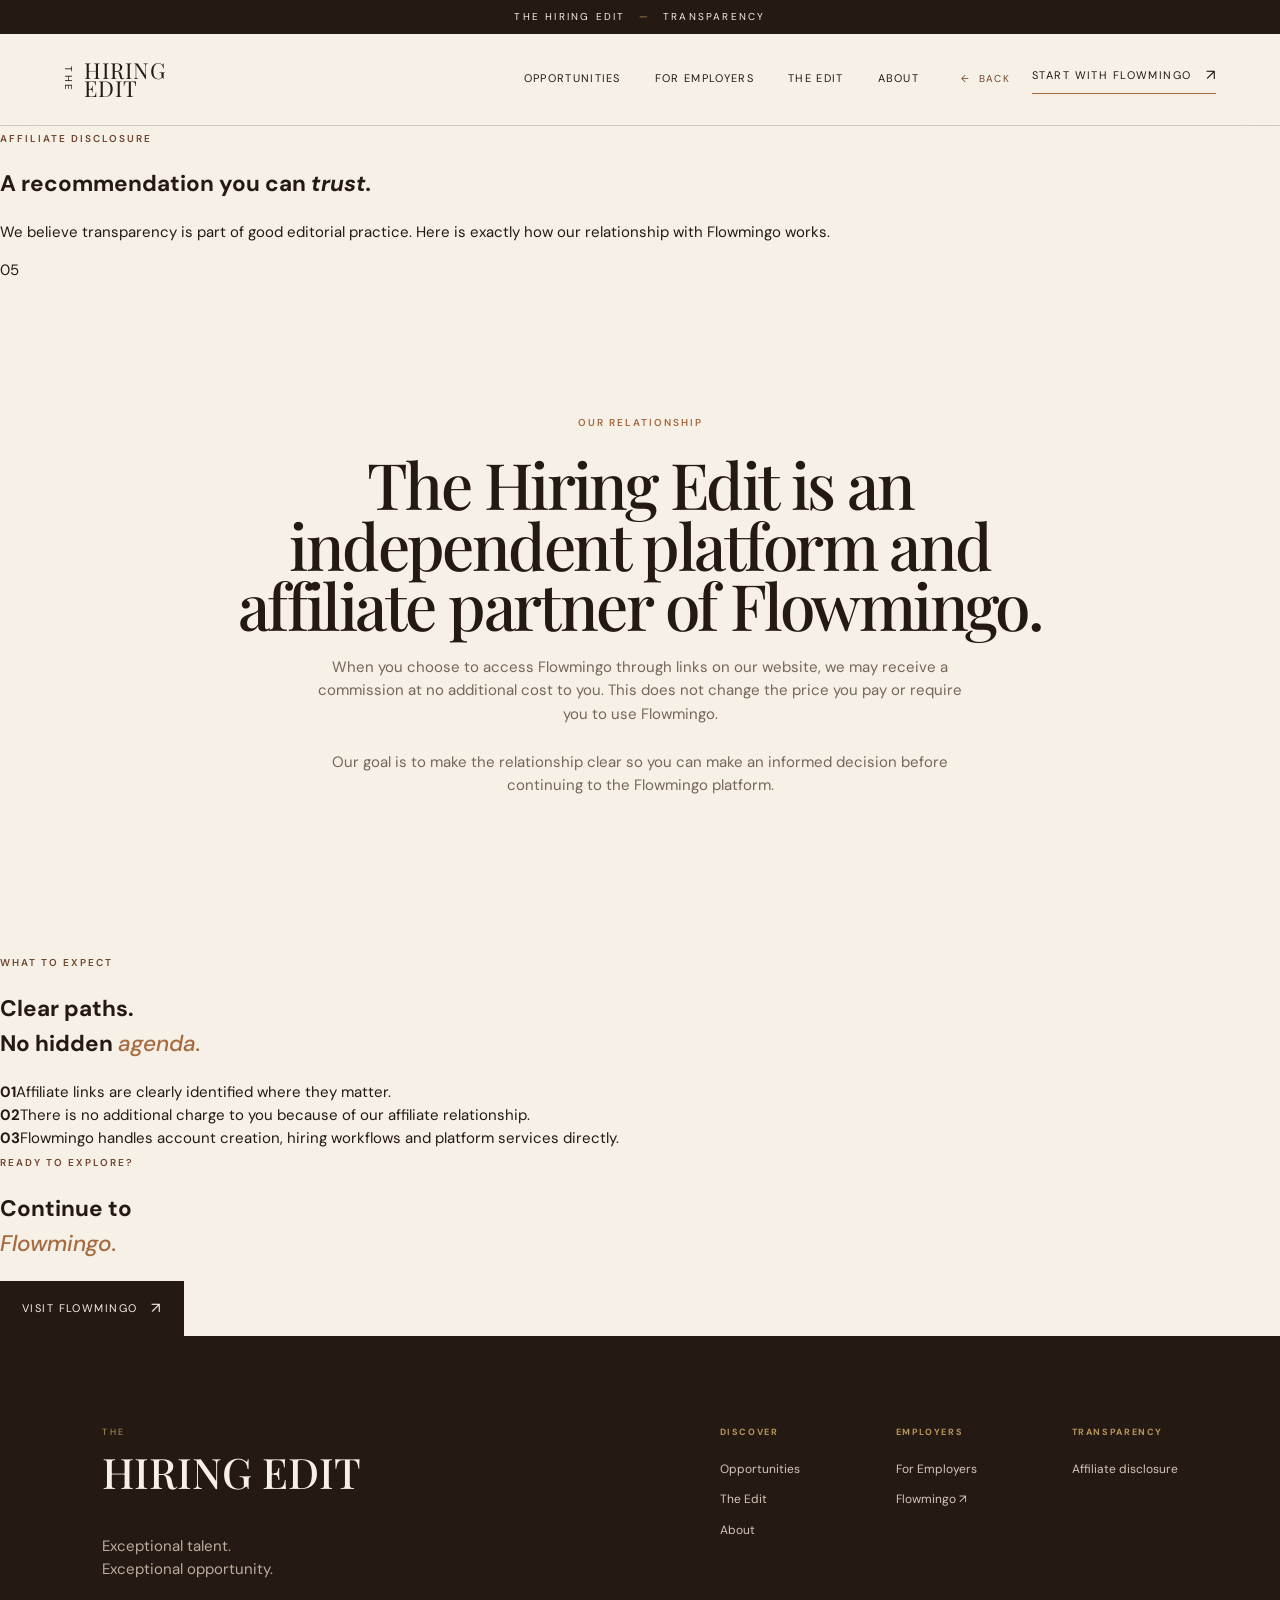
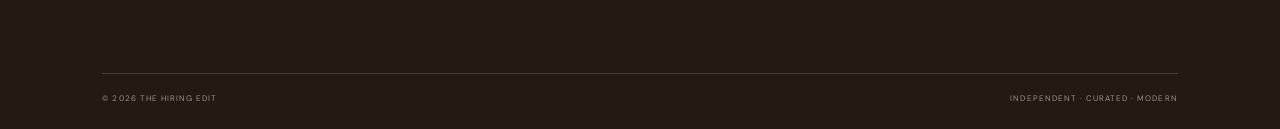
==== affiliate/index.html @ 5877c426 "Build separate Affiliate Disclosure page" ====
<!doctype html><html lang="en"><head><meta charset="UTF-8"><meta name="viewport" content="width=device-width,initial-scale=1.0"><meta name="description" content="The Hiring Edit affiliate disclosure and transparency information."><title>Affiliate Disclosure — The Hiring Edit</title><link rel="preconnect" href="https://fonts.googleapis.com"><link rel="preconnect" href="https://fonts.gstatic.com" crossorigin><link href="https://fonts.googleapis.com/css2?family=DM+Sans:wght@400;500;600&family=Playfair+Display:ital,wght@0,500;0,600;1,500&display=swap" rel="stylesheet"><link rel="stylesheet" href="../styles.css"></head><body><div class="announcement">THE HIRING EDIT <span>—</span> TRANSPARENCY</div><header class="site-header"><a class="brand" href="../"><span class="brand-mark">THE</span><span class="brand-name">HIRING<br>EDIT</span></a><nav class="desktop-nav"><a href="../opportunities/">Opportunities</a><a href="../employers/">For Employers</a><a href="../edit/">The Edit</a><a href="../about/">About</a></nav><div class="header-actions"><button class="back-button" type="button" onclick="goBack()">← <span>Back</span></button><a class="nav-cta" href="https://flowmingo.ai/?utm_source=1186ANIE" target="_blank" rel="noopener">Start with Flowmingo <span>↗</span></a></div><button class="menu-button" aria-label="Open menu">☰</button></header><main><section class="inner-hero"><div><span class="eyebrow">AFFILIATE DISCLOSURE</span><h1>A recommendation you can <em>trust.</em></h1><p>We believe transparency is part of good editorial practice. Here is exactly how our relationship with Flowmingo works.</p></div><div class="inner-number">05</div></section><section class="transparency transparency-page"><span class="eyebrow">OUR RELATIONSHIP</span><h2>The Hiring Edit is an independent platform and affiliate partner of Flowmingo.</h2><p>When you choose to access Flowmingo through links on our website, we may receive a commission at no additional cost to you. This does not change the price you pay or require you to use Flowmingo.</p><p>Our goal is to make the relationship clear so you can make an informed decision before continuing to the Flowmingo platform.</p></section><section class="about-principles"><div><span class="eyebrow">WHAT TO EXPECT</span><h2>Clear paths.<br>No hidden <em>agenda.</em></h2></div><div class="principle-list"><div><b>01</b><span>Affiliate links are clearly identified where they matter.</span></div><div><b>02</b><span>There is no additional charge to you because of our affiliate relationship.</span></div><div><b>03</b><span>Flowmingo handles account creation, hiring workflows and platform services directly.</span></div></div></section><section class="page-cta"><span class="eyebrow">READY TO EXPLORE?</span><h2>Continue to<br><em>Flowmingo.</em></h2><a class="button button-dark" href="https://flowmingo.ai/?utm_source=1186ANIE" target="_blank" rel="noopener">Visit Flowmingo <span>↗</span></a></section></main><footer><div class="footer-top"><div class="footer-brand"><span>THE</span><strong>HIRING EDIT</strong><p>Exceptional talent.<br>Exceptional opportunity.</p></div><div class="footer-links"><div><b>DISCOVER</b><a href="../opportunities/">Opportunities</a><a href="../edit/">The Edit</a><a href="../about/">About</a></div><div><b>EMPLOYERS</b><a href="../employers/">For Employers</a><a href="https://flowmingo.ai/?utm_source=1186ANIE" target="_blank" rel="noopener">Flowmingo ↗</a></div><div><b>TRANSPARENCY</b><a href="../affiliate/">Affiliate disclosure</a></div></div></div><div class="footer-bottom"><span>© 2026 THE HIRING EDIT</span><span>INDEPENDENT · CURATED · MODERN</span></div></footer><script src="../script.js"></script></body></html>
---- styles.css ----
:root{--ivory:#f6f0e6;--cream:#e9ded0;--cognac:#a66a3f;--leather:#70452e;--gold:#b9965a;--espresso:#241913;--white:#fffaf2;--line:rgba(36,25,19,.18);--serif:'Playfair Display',Georgia,serif;--sans:'DM Sans',Arial,sans-serif}*{box-sizing:border-box}html{scroll-behavior:smooth}body{margin:0;background:var(--ivory);color:var(--espresso);font-family:var(--sans);font-size:15px;line-height:1.55}a{color:inherit;text-decoration:none}button{font:inherit}.announcement{background:var(--espresso);color:var(--ivory);font-size:10px;letter-spacing:.22em;text-align:center;padding:9px 18px}.announcement span{color:var(--gold);margin:0 8px}.site-header{height:92px;padding:0 5vw;display:flex;align-items:center;justify-content:space-between;border-bottom:1px solid var(--line);position:sticky;top:0;background:rgba(246,240,230,.94);backdrop-filter:blur(18px);z-index:20}.brand{display:flex;align-items:center;gap:12px;line-height:.82}.brand-mark{font-size:10px;letter-spacing:.25em;writing-mode:vertical-rl}.brand-name{font-family:var(--serif);font-size:22px;letter-spacing:.04em}.desktop-nav{display:flex;gap:34px;margin-left:auto;margin-right:42px}.desktop-nav a{font-size:11px;text-transform:uppercase;letter-spacing:.12em;position:relative}.desktop-nav a:after{content:'';position:absolute;left:0;bottom:-7px;width:0;height:1px;background:var(--cognac);transition:.3s}.desktop-nav a:hover:after{width:100%}.header-actions{display:flex;align-items:center;gap:22px}.back-button{border:0;background:none;color:var(--leather);font-size:10px;text-transform:uppercase;letter-spacing:.13em;cursor:pointer;padding:7px 0;border-bottom:1px solid transparent;transition:.25s}.back-button:hover{color:var(--espresso);border-bottom-color:var(--cognac)}.back-button span{margin-left:4px}.nav-cta,.button{display:inline-flex;align-items:center;gap:14px;font-size:11px;text-transform:uppercase;letter-spacing:.13em}.nav-cta{border-bottom:1px solid var(--cognac);padding-bottom:5px}.nav-cta span,.button span{font-size:15px}.menu-button{display:none;background:none;border:0;font-size:20px}.hero{min-height:calc(100vh - 129px);padding:6vw 8vw 5vw;display:grid;grid-template-columns:1fr 1fr;gap:5vw;position:relative;overflow:hidden}.hero-copy{display:flex;flex-direction:column;justify-content:center;padding-bottom:4vw}.eyebrow{font-size:10px;letter-spacing:.2em;text-transform:uppercase;color:var(--leather);font-weight:600}.hero h1{font-family:var(--serif);font-size:clamp(54px,7.3vw,116px);line-height:.9;font-weight:500;letter-spacing:-.045em;margin:25px 0 32px}.hero h1 em,.display em,h2 em{font-weight:500;color:var(--cognac)}.hero-lede{max-width:430px;font-size:16px;color:#66564b}.hero-actions{display:flex;align-items:center;gap:30px;margin-top:35px}.button{padding:16px 22px}.button-dark{background:var(--espresso);color:var(--ivory);transition:.3s}.button-dark:hover{background:var(--cognac);transform:translateY(-2px)}.text-link{font-size:11px;text-transform:uppercase;letter-spacing:.12em;border-bottom:1px solid var(--cognac);padding-bottom:6px}.text-link span{margin-left:8px}.hero-art{position:relative;min-height:650px;display:flex;align-items:center;justify-content:center}.arch-image{width:min(75%,520px);height:650px;background:linear-gradient(145deg,rgba(36,25,19,.05),rgba(112,69,46,.35)),url('https://images.pexels.com/photos/35644501/pexels-photo-35644501.jpeg?auto=compress&cs=tinysrgb&w=1400') center/cover;position:relative;border-radius:260px 260px 0 0;overflow:hidden;box-shadow:20px 30px 70px rgba(36,25,19,.14)}.image-overlay{position:absolute;inset:0;background:linear-gradient(180deg,rgba(36,25,19,.02),rgba(36,25,19,.42))}.editorial-stamp{position:absolute;left:26px;top:30px;color:var(--white);font-family:var(--serif);font-size:28px;line-height:.84}.editorial-stamp small{display:block;font-family:var(--sans);font-size:8px;letter-spacing:.2em;margin-top:14px}.hero-caption{position:absolute;bottom:26px;right:25px;color:var(--white);font-size:8px;letter-spacing:.2em;writing-mode:vertical-rl}.gold-disc{width:100px;height:100px;border-radius:50%;background:radial-gradient(circle at 35% 30%,#e3c994,var(--gold) 55%,#806238);position:absolute;right:4%;bottom:11%;box-shadow:0 18px 35px rgba(36,25,19,.18)}.hero-index{position:absolute;bottom:34px;left:8vw;font-size:9px;letter-spacing:.2em;color:var(--leather)}.marquee{background:var(--cognac);color:var(--ivory);overflow:hidden;white-space:nowrap;padding:15px 0;font-family:var(--serif);font-size:16px;letter-spacing:.08em}.marquee div{display:inline-block;animation:marquee 24s linear infinite}.marquee span{color:#e4ca9a;margin:0 45px}@keyframes marquee{to{transform:translateX(-50%)}}.section-grid{display:grid;grid-template-columns:1fr 2fr 1fr;gap:5vw;padding:12vw 8vw}.section-label{font-size:9px;letter-spacing:.2em;text-transform:uppercase;color:var(--leather)}.display{font-family:var(--serif);font-size:clamp(40px,5.5vw,76px);line-height:.98;margin:0 0 38px;letter-spacing:-.04em}.body-copy{max-width:650px;font-size:18px;line-height:1.7;color:#5f5147}.manifesto-note{font-size:11px;line-height:1.7;text-transform:uppercase;letter-spacing:.1em;border-top:1px solid var(--line);padding-top:14px}.opportunities{background:#ede3d6;padding:10vw 8vw}.section-heading{display:flex;justify-content:space-between;align-items:end;margin-bottom:55px}.section-heading h2,.edit-header h2{font-family:var(--serif);font-weight:500;font-size:clamp(50px,6vw,90px);line-height:.9;letter-spacing:-.045em;margin:16px 0 0}.opportunity-grid{display:grid;grid-template-columns:1.3fr 1fr 1fr;gap:24px}.job-card{min-width:0}.job-image{height:450px;background-size:cover;background-position:center;position:relative;overflow:hidden}.job-image span{position:absolute;right:15px;top:15px;color:var(--ivory);font-size:10px;letter-spacing:.12em}.image-one{background-image:linear-gradient(145deg,rgba(36,25,19,.08),rgba(166,106,63,.25)),url('https://images.pexels.com/photos/22690356/pexels-photo-22690356.jpeg?auto=compress&cs=tinysrgb&w=1200')}.image-two{background-image:linear-gradient(145deg,rgba(36,25,19,.08),rgba(166,106,63,.2)),url('https://images.pexels.com/photos/33510852/pexels-photo-33510852.jpeg?auto=compress&cs=tinysrgb&w=900')}.image-three{background-image:linear-gradient(145deg,rgba(36,25,19,.15),rgba(112,69,46,.3)),url('https://images.pexels.com/photos/15399447/pexels-photo-15399447.jpeg?auto=compress&cs=tinysrgb&w=900')}.job-meta{display:flex;justify-content:space-between;margin-top:17px;font-size:8px;letter-spacing:.16em;color:var(--leather)}.job-card h3{font-family:var(--serif);font-size:27px;font-weight:500;margin:12px 0 2px}.job-card p{margin:0 0 16px;color:#75665a}.job-card a,.story-grid a,.transparency a{font-size:10px;text-transform:uppercase;letter-spacing:.15em;border-bottom:1px solid var(--cognac);padding-bottom:5px}.employer-panel{display:grid;grid-template-columns:1fr 1fr;min-height:760px;background:var(--espresso);color:var(--ivory)}.panel-image{background:linear-gradient(145deg,rgba(36,25,19,.1),rgba(36,25,19,.55)),url('https://images.pexels.com/photos/33136967/pexels-photo-33136967.jpeg?auto=compress&cs=tinysrgb&w=1400') center/cover;position:relative}.vertical-type{position:absolute;left:28px;bottom:30px;writing-mode:vertical-rl;transform:rotate(180deg);font-size:9px;letter-spacing:.2em;color:#eadbc7}.panel-copy{padding:9vw 8vw;display:flex;flex-direction:column;justify-content:center}.panel-copy .eyebrow{color:var(--gold)}.panel-copy h2{font-family:var(--serif);font-weight:500;font-size:clamp(48px,5vw,76px);line-height:.94;letter-spacing:-.04em;margin:22px 0}.panel-copy p{color:#c9b9aa;max-width:530px;font-size:16px}.feature-list{margin:30px 0 38px;border-top:1px solid rgba(255,255,255,.18)}.feature-list div{display:grid;grid-template-columns:35px 1fr;gap:15px;padding:15px 0;border-bottom:1px solid rgba(255,255,255,.18);font-size:12px}.feature-list b{color:var(--gold);font-weight:400}.edit-section{padding:11vw 8vw}.edit-header{display:grid;grid-template-columns:1.2fr .8fr;column-gap:8vw;align-items:end;margin-bottom:55px}.edit-header h2{grid-row:span 2}.edit-header p{max-width:400px;color:#75665a}.story-grid{display:grid;grid-template-columns:repeat(3,1fr);gap:26px}.story-image{height:360px;background-size:cover;background-position:center;margin-bottom:20px}.story-one{background-image:url('https://images.pexels.com/photos/6766291/pexels-photo-6766291.jpeg?auto=compress&cs=tinysrgb&w=1000')}.story-two{background-image:url('https://images.pexels.com/photos/9197358/pexels-photo-9197358.jpeg?auto=compress&cs=tinysrgb&w=1000')}.story-three{background-image:url('https://images.pexels.com/photos/22690354/pexels-photo-22690354.jpeg?auto=compress&cs=tinysrgb&w=1000')}.story-grid span{font-size:8px;letter-spacing:.17em;color:var(--leather)}.story-grid h3{font-family:var(--serif);font-size:25px;line-height:1.05;font-weight:500;margin:12px 0 20px}.flowmingo-bridge{background:var(--cognac);color:var(--ivory);padding:10vw 8vw;display:grid;grid-template-columns:1fr 3fr;gap:5vw}.bridge-number{font-family:var(--serif);font-size:100px;color:rgba(246,240,230,.45)}.bridge-copy{max-width:850px}.bridge-copy .eyebrow{color:#ead4ac}.bridge-copy h2{font-family:var(--serif);font-size:clamp(52px,6vw,92px);line-height:.92;font-weight:500;letter-spacing:-.04em;margin:20px 0}.bridge-copy p{max-width:620px;font-size:17px;color:#f0dfca}.button-ivory{background:var(--ivory);color:var(--espresso);margin-top:25px}.transparency{text-align:center;padding:10vw 15vw}.transparency h2{font-family:var(--serif);font-weight:500;font-size:clamp(45px,5vw,76px);line-height:.95;letter-spacing:-.04em;margin:20px 0}.transparency p{max-width:650px;margin:0 auto 25px;color:#75665a}.transparency .eyebrow{color:var(--cognac)}footer{background:var(--espresso);color:var(--ivory);padding:7vw 8vw 25px}.footer-top{display:flex;justify-content:space-between;gap:8vw;padding-bottom:6vw}.footer-brand span{display:block;font-size:9px;letter-spacing:.25em;color:var(--gold)}.footer-brand strong{font-family:var(--serif);font-size:42px;font-weight:500}.footer-brand p{color:#bcae9f;margin-top:30px}.footer-links{display:grid;grid-template-columns:repeat(3,1fr);gap:70px}.footer-links div{display:flex;flex-direction:column;gap:12px}.footer-links b{font-size:9px;letter-spacing:.18em;color:var(--gold);margin-bottom:8px}.footer-links a{font-size:12px;color:#d3c6b9}.footer-bottom{border-top:1px solid rgba(255,255,255,.15);padding-top:18px;display:flex;justify-content:space-between;font-size:8px;letter-spacing:.13em;color:#9f9185}@media(max-width:900px){.desktop-nav,.nav-cta{display:none}.menu-button{display:block}.header-actions{margin-left:auto;margin-right:16px}.back-button span{display:none}.site-header{position:sticky}.desktop-nav.mobile-open{display:flex;position:absolute;top:100%;left:0;right:0;margin:0;padding:20px 7vw 24px;background:var(--ivory);border-bottom:1px solid var(--line);box-shadow:0 16px 30px rgba(36,25,19,.08);flex-direction:column;gap:18px;z-index:30}.desktop-nav.mobile-open a{font-size:11px}.hero{grid-template-columns:1fr;padding:13vw 7vw 10vw}.hero-art{min-height:520px}.arch-image{width:75%;height:520px}.section-grid,.employer-panel,.flowmingo-bridge{grid-template-columns:1fr}.section-grid{padding:20vw 7vw}.manifesto-note{margin-top:30px}.opportunities,.edit-section{padding:18vw 7vw}.opportunity-grid,.story-grid{grid-template-columns:1fr}.job-image,.story-image{height:420px}.section-heading,.edit-header{display:block}.section-heading .text-link{display:inline-block;margin-top:30px}.edit-header p{margin-top:30px}.panel-image{min-height:500px}.panel-copy{padding:18vw 7vw}.bridge-number{font-size:70px}.transparency{padding:18vw 8vw}.footer-top{display:block}.footer-links{margin-top:60px;grid-template-columns:1fr 1fr;gap:40px}.footer-bottom{flex-direction:column;gap:10px}.hero h1{font-size:16vw}}
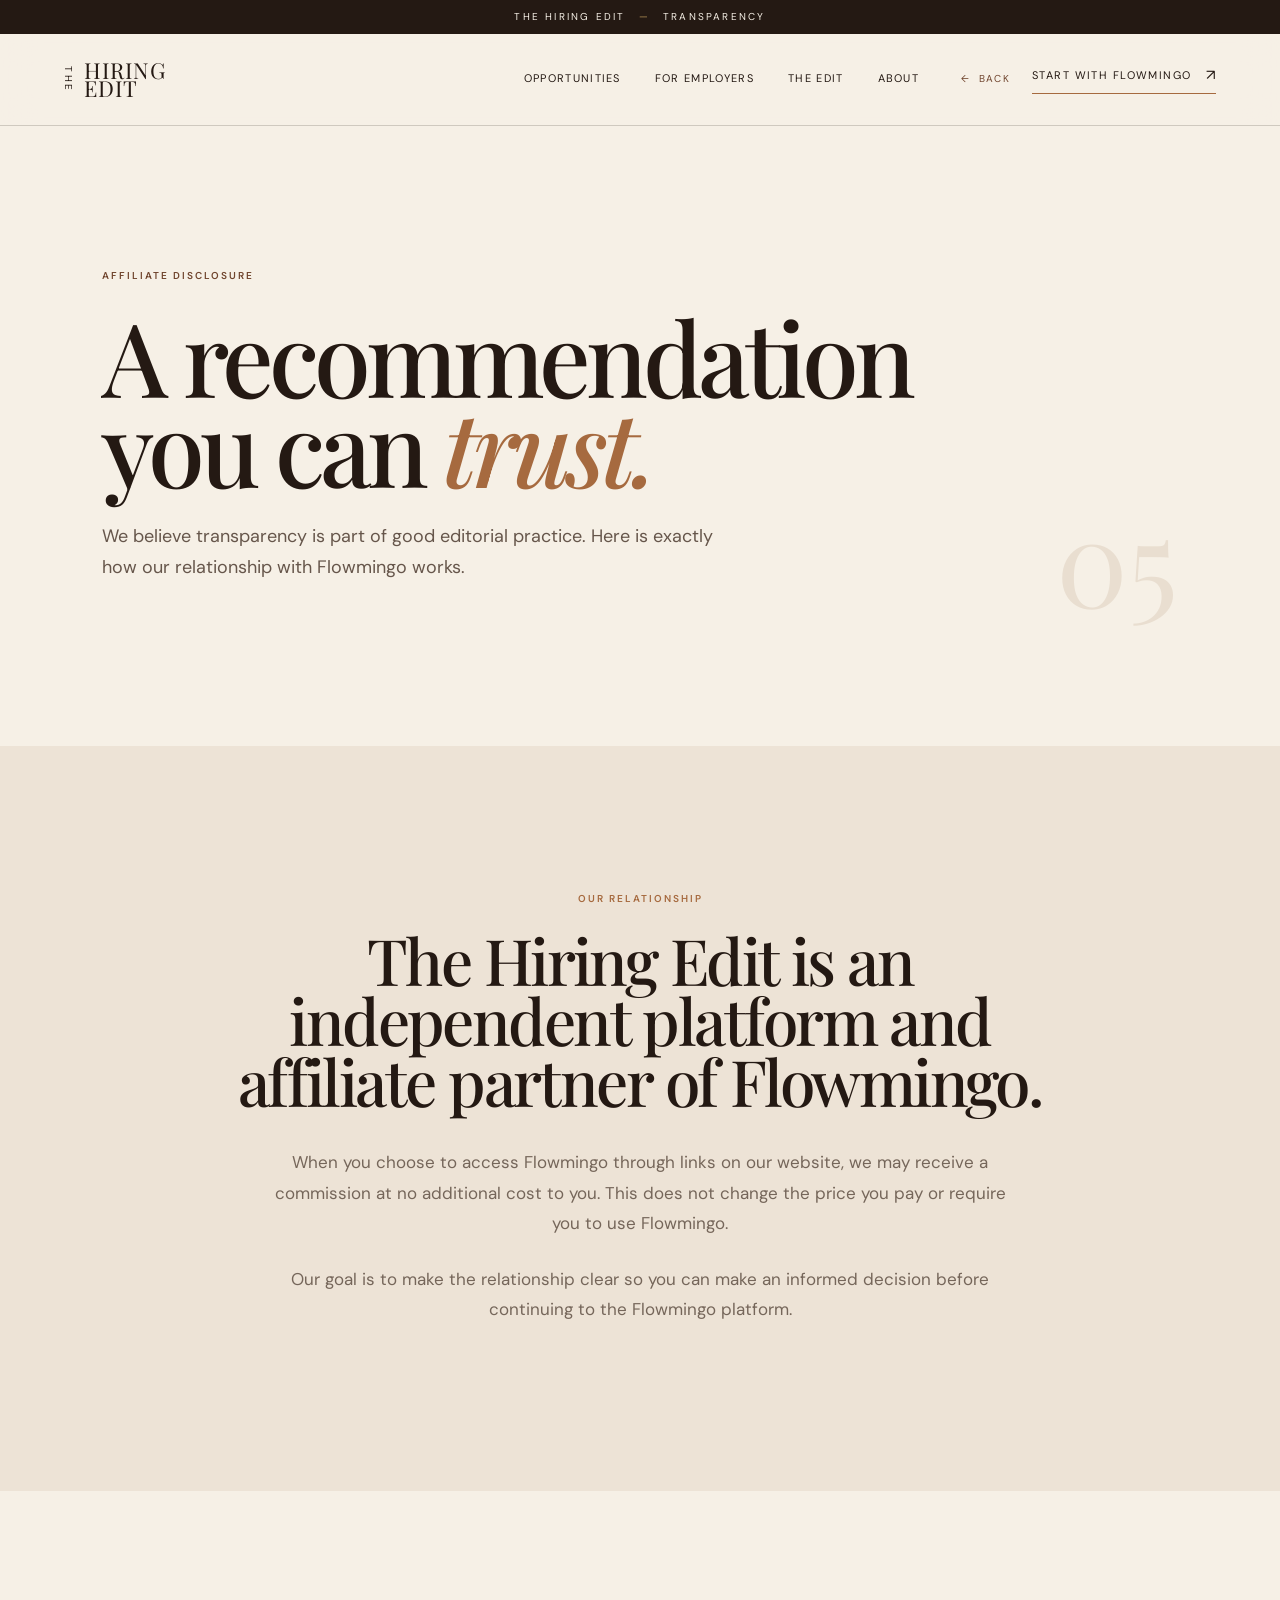
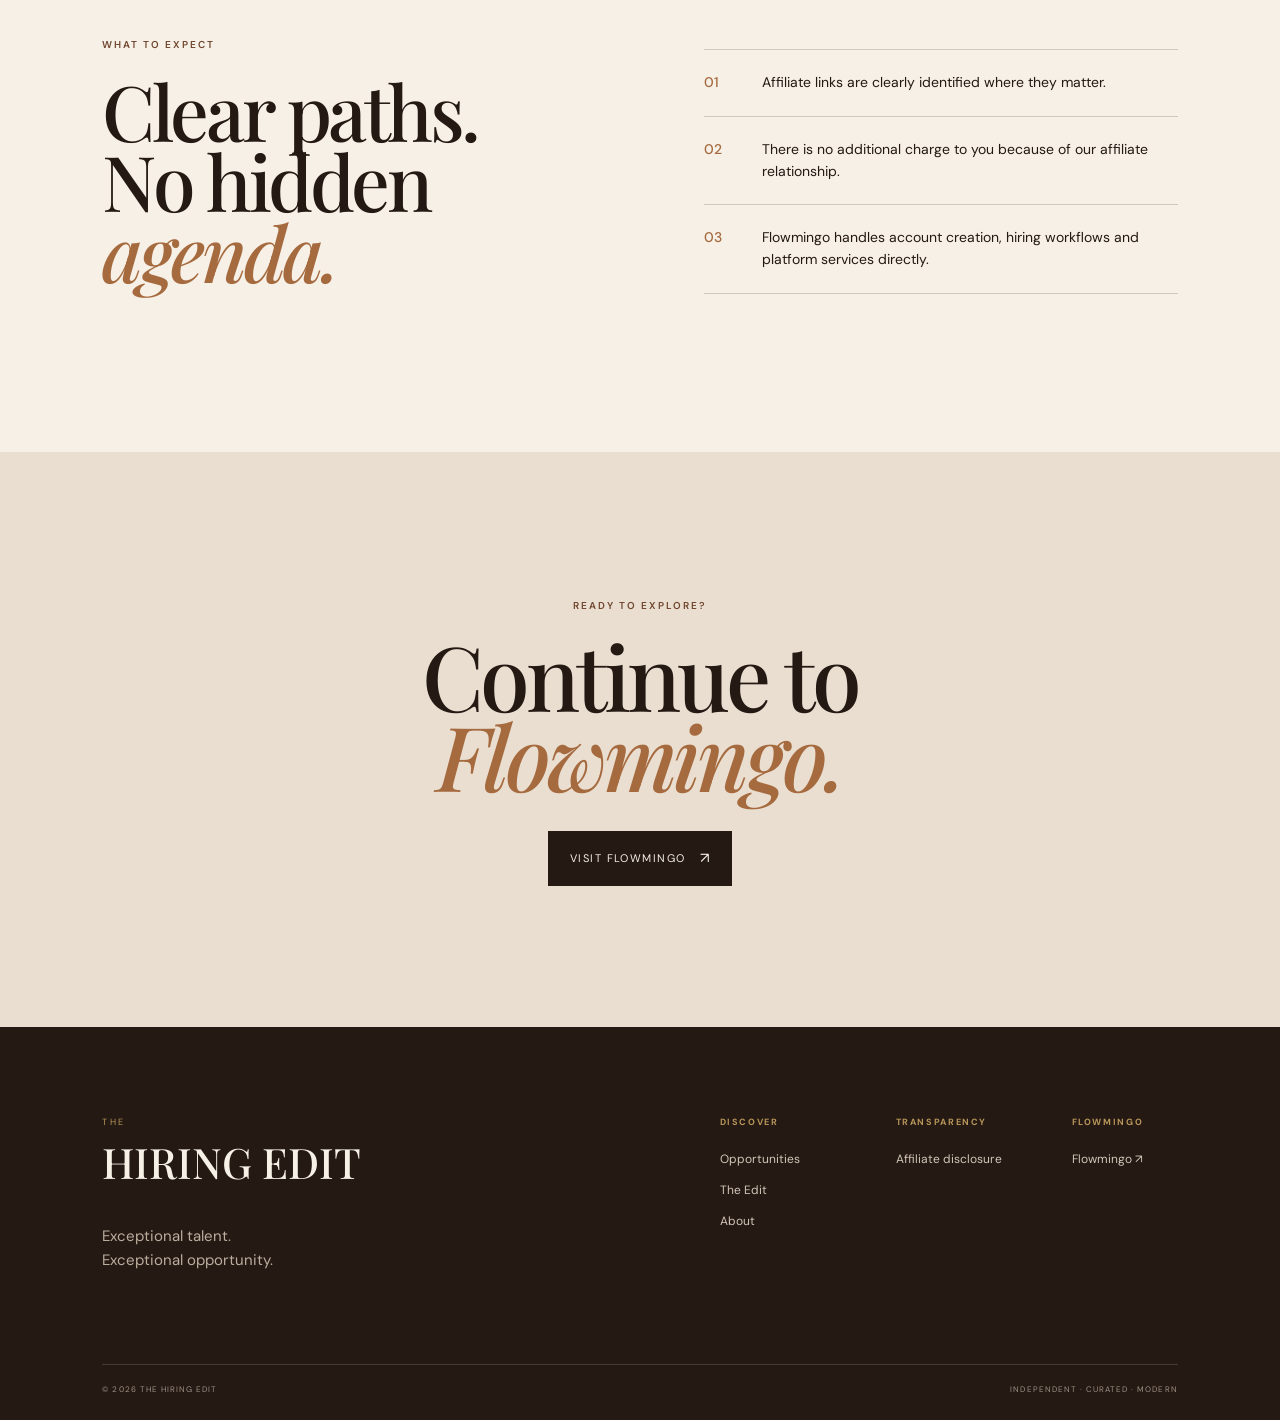
==== commit b8f298ab: "Fix Affiliate Disclosure mobile layout" ====
--- a/affiliate/index.html
+++ b/affiliate/index.html
@@ -1 +1 @@
-<!doctype html><html lang="en"><head><meta charset="UTF-8"><meta name="viewport" content="width=device-width,initial-scale=1.0"><meta name="description" content="The Hiring Edit affiliate disclosure and transparency information."><title>Affiliate Disclosure — The Hiring Edit</title><link rel="preconnect" href="https://fonts.googleapis.com"><link rel="preconnect" href="https://fonts.gstatic.com" crossorigin><link href="https://fonts.googleapis.com/css2?family=DM+Sans:wght@400;500;600&family=Playfair+Display:ital,wght@0,500;0,600;1,500&display=swap" rel="stylesheet"><link rel="stylesheet" href="../styles.css"></head><body><div class="announcement">THE HIRING EDIT <span>—</span> TRANSPARENCY</div><header class="site-header"><a class="brand" href="../"><span class="brand-mark">THE</span><span class="brand-name">HIRING<br>EDIT</span></a><nav class="desktop-nav"><a href="../opportunities/">Opportunities</a><a href="../employers/">For Employers</a><a href="../edit/">The Edit</a><a href="../about/">About</a></nav><div class="header-actions"><button class="back-button" type="button" onclick="goBack()">← <span>Back</span></button><a class="nav-cta" href="https://flowmingo.ai/?utm_source=1186ANIE" target="_blank" rel="noopener">Start with Flowmingo <span>↗</span></a></div><button class="menu-button" aria-label="Open menu">☰</button></header><main><section class="inner-hero"><div><span class="eyebrow">AFFILIATE DISCLOSURE</span><h1>A recommendation you can <em>trust.</em></h1><p>We believe transparency is part of good editorial practice. Here is exactly how our relationship with Flowmingo works.</p></div><div class="inner-number">05</div></section><section class="transparency transparency-page"><span class="eyebrow">OUR RELATIONSHIP</span><h2>The Hiring Edit is an independent platform and affiliate partner of Flowmingo.</h2><p>When you choose to access Flowmingo through links on our website, we may receive a commission at no additional cost to you. This does not change the price you pay or require you to use Flowmingo.</p><p>Our goal is to make the relationship clear so you can make an informed decision before continuing to the Flowmingo platform.</p></section><section class="about-principles"><div><span class="eyebrow">WHAT TO EXPECT</span><h2>Clear paths.<br>No hidden <em>agenda.</em></h2></div><div class="principle-list"><div><b>01</b><span>Affiliate links are clearly identified where they matter.</span></div><div><b>02</b><span>There is no additional charge to you because of our affiliate relationship.</span></div><div><b>03</b><span>Flowmingo handles account creation, hiring workflows and platform services directly.</span></div></div></section><section class="page-cta"><span class="eyebrow">READY TO EXPLORE?</span><h2>Continue to<br><em>Flowmingo.</em></h2><a class="button button-dark" href="https://flowmingo.ai/?utm_source=1186ANIE" target="_blank" rel="noopener">Visit Flowmingo <span>↗</span></a></section></main><footer><div class="footer-top"><div class="footer-brand"><span>THE</span><strong>HIRING EDIT</strong><p>Exceptional talent.<br>Exceptional opportunity.</p></div><div class="footer-links"><div><b>DISCOVER</b><a href="../opportunities/">Opportunities</a><a href="../edit/">The Edit</a><a href="../about/">About</a></div><div><b>EMPLOYERS</b><a href="../employers/">For Employers</a><a href="https://flowmingo.ai/?utm_source=1186ANIE" target="_blank" rel="noopener">Flowmingo ↗</a></div><div><b>TRANSPARENCY</b><a href="../affiliate/">Affiliate disclosure</a></div></div></div><div class="footer-bottom"><span>© 2026 THE HIRING EDIT</span><span>INDEPENDENT · CURATED · MODERN</span></div></footer><script src="../script.js"></script></body></html>+<!doctype html><html lang="en"><head><meta charset="UTF-8"><meta name="viewport" content="width=device-width,initial-scale=1.0"><meta name="description" content="The Hiring Edit affiliate disclosure and transparency information."><title>Affiliate Disclosure — The Hiring Edit</title><link rel="preconnect" href="https://fonts.googleapis.com"><link rel="preconnect" href="https://fonts.gstatic.com" crossorigin><link href="https://fonts.googleapis.com/css2?family=DM+Sans:wght@400;500;600&family=Playfair+Display:ital,wght@0,500;0,600;1,500&display=swap" rel="stylesheet"><link rel="stylesheet" href="../styles.css"></head><body><div class="announcement">THE HIRING EDIT <span>—</span> TRANSPARENCY</div><header class="site-header"><a class="brand" href="../"><span class="brand-mark">THE</span><span class="brand-name">HIRING<br>EDIT</span></a><nav class="desktop-nav"><a href="../opportunities/">Opportunities</a><a href="../employers/">For Employers</a><a href="../edit/">The Edit</a><a href="../about/">About</a></nav><div class="header-actions"><button class="back-button" type="button" onclick="goBack()">← <span>Back</span></button><a class="nav-cta" href="https://flowmingo.ai/?utm_source=1186ANIE" target="_blank" rel="noopener">Start with Flowmingo <span>↗</span></a></div><button class="menu-button" aria-label="Open menu">☰</button></header><main class="affiliate-page"><section class="inner-hero"><div><span class="eyebrow">AFFILIATE DISCLOSURE</span><h1>A recommendation you can <em>trust.</em></h1><p>We believe transparency is part of good editorial practice. Here is exactly how our relationship with Flowmingo works.</p></div><div class="inner-number">05</div></section><section class="transparency transparency-page"><span class="eyebrow">OUR RELATIONSHIP</span><h2>The Hiring Edit is an independent platform and affiliate partner of Flowmingo.</h2><p>When you choose to access Flowmingo through links on our website, we may receive a commission at no additional cost to you. This does not change the price you pay or require you to use Flowmingo.</p><p>Our goal is to make the relationship clear so you can make an informed decision before continuing to the Flowmingo platform.</p></section><section class="about-principles"><div><span class="eyebrow">WHAT TO EXPECT</span><h2>Clear paths.<br>No hidden <em>agenda.</em></h2></div><div class="principle-list"><div><b>01</b><span>Affiliate links are clearly identified where they matter.</span></div><div><b>02</b><span>There is no additional charge to you because of our affiliate relationship.</span></div><div><b>03</b><span>Flowmingo handles account creation, hiring workflows and platform services directly.</span></div></div></section><section class="page-cta"><span class="eyebrow">READY TO EXPLORE?</span><h2>Continue to<br><em>Flowmingo.</em></h2><a class="button button-dark" href="https://flowmingo.ai/?utm_source=1186ANIE" target="_blank" rel="noopener">Visit Flowmingo <span>↗</span></a></section></main><footer><div class="footer-top"><div class="footer-brand"><span>THE</span><strong>HIRING EDIT</strong><p>Exceptional talent.<br>Exceptional opportunity.</p></div><div class="footer-links"><div><b>DISCOVER</b><a href="../opportunities/">Opportunities</a><a href="../edit/">The Edit</a><a href="../about/">About</a></div><div><b>TRANSPARENCY</b><a href="../affiliate/">Affiliate disclosure</a></div><div><b>FLOWMINGO</b><a href="https://flowmingo.ai/?utm_source=1186ANIE" target="_blank" rel="noopener">Flowmingo ↗</a></div></div></div><div class="footer-bottom"><span>© 2026 THE HIRING EDIT</span><span>INDEPENDENT · CURATED · MODERN</span></div></footer><script src="../script.js"></script></body></html>
--- a/styles.css
+++ b/styles.css
@@ -1 +1 @@
-:root{--ivory:#f6f0e6;--cream:#e9ded0;--cognac:#a66a3f;--leather:#70452e;--gold:#b9965a;--espresso:#241913;--white:#fffaf2;--line:rgba(36,25,19,.18);--serif:'Playfair Display',Georgia,serif;--sans:'DM Sans',Arial,sans-serif}*{box-sizing:border-box}html{scroll-behavior:smooth}body{margin:0;background:var(--ivory);color:var(--espresso);font-family:var(--sans);font-size:15px;line-height:1.55}a{color:inherit;text-decoration:none}button{font:inherit}.announcement{background:var(--espresso);color:var(--ivory);font-size:10px;letter-spacing:.22em;text-align:center;padding:9px 18px}.announcement span{color:var(--gold);margin:0 8px}.site-header{height:92px;padding:0 5vw;display:flex;align-items:center;justify-content:space-between;border-bottom:1px solid var(--line);position:sticky;top:0;background:rgba(246,240,230,.94);backdrop-filter:blur(18px);z-index:20}.brand{display:flex;align-items:center;gap:12px;line-height:.82}.brand-mark{font-size:10px;letter-spacing:.25em;writing-mode:vertical-rl}.brand-name{font-family:var(--serif);font-size:22px;letter-spacing:.04em}.desktop-nav{display:flex;gap:34px;margin-left:auto;margin-right:42px}.desktop-nav a{font-size:11px;text-transform:uppercase;letter-spacing:.12em;position:relative}.desktop-nav a:after{content:'';position:absolute;left:0;bottom:-7px;width:0;height:1px;background:var(--cognac);transition:.3s}.desktop-nav a:hover:after{width:100%}.header-actions{display:flex;align-items:center;gap:22px}.back-button{border:0;background:none;color:var(--leather);font-size:10px;text-transform:uppercase;letter-spacing:.13em;cursor:pointer;padding:7px 0;border-bottom:1px solid transparent;transition:.25s}.back-button:hover{color:var(--espresso);border-bottom-color:var(--cognac)}.back-button span{margin-left:4px}.nav-cta,.button{display:inline-flex;align-items:center;gap:14px;font-size:11px;text-transform:uppercase;letter-spacing:.13em}.nav-cta{border-bottom:1px solid var(--cognac);padding-bottom:5px}.nav-cta span,.button span{font-size:15px}.menu-button{display:none;background:none;border:0;font-size:20px}.hero{min-height:calc(100vh - 129px);padding:6vw 8vw 5vw;display:grid;grid-template-columns:1fr 1fr;gap:5vw;position:relative;overflow:hidden}.hero-copy{display:flex;flex-direction:column;justify-content:center;padding-bottom:4vw}.eyebrow{font-size:10px;letter-spacing:.2em;text-transform:uppercase;color:var(--leather);font-weight:600}.hero h1{font-family:var(--serif);font-size:clamp(54px,7.3vw,116px);line-height:.9;font-weight:500;letter-spacing:-.045em;margin:25px 0 32px}.hero h1 em,.display em,h2 em{font-weight:500;color:var(--cognac)}.hero-lede{max-width:430px;font-size:16px;color:#66564b}.hero-actions{display:flex;align-items:center;gap:30px;margin-top:35px}.button{padding:16px 22px}.button-dark{background:var(--espresso);color:var(--ivory);transition:.3s}.button-dark:hover{background:var(--cognac);transform:translateY(-2px)}.text-link{font-size:11px;text-transform:uppercase;letter-spacing:.12em;border-bottom:1px solid var(--cognac);padding-bottom:6px}.text-link span{margin-left:8px}.hero-art{position:relative;min-height:650px;display:flex;align-items:center;justify-content:center}.arch-image{width:min(75%,520px);height:650px;background:linear-gradient(145deg,rgba(36,25,19,.05),rgba(112,69,46,.35)),url('https://images.pexels.com/photos/35644501/pexels-photo-35644501.jpeg?auto=compress&cs=tinysrgb&w=1400') center/cover;position:relative;border-radius:260px 260px 0 0;overflow:hidden;box-shadow:20px 30px 70px rgba(36,25,19,.14)}.image-overlay{position:absolute;inset:0;background:linear-gradient(180deg,rgba(36,25,19,.02),rgba(36,25,19,.42))}.editorial-stamp{position:absolute;left:26px;top:30px;color:var(--white);font-family:var(--serif);font-size:28px;line-height:.84}.editorial-stamp small{display:block;font-family:var(--sans);font-size:8px;letter-spacing:.2em;margin-top:14px}.hero-caption{position:absolute;bottom:26px;right:25px;color:var(--white);font-size:8px;letter-spacing:.2em;writing-mode:vertical-rl}.gold-disc{width:100px;height:100px;border-radius:50%;background:radial-gradient(circle at 35% 30%,#e3c994,var(--gold) 55%,#806238);position:absolute;right:4%;bottom:11%;box-shadow:0 18px 35px rgba(36,25,19,.18)}.hero-index{position:absolute;bottom:34px;left:8vw;font-size:9px;letter-spacing:.2em;color:var(--leather)}.marquee{background:var(--cognac);color:var(--ivory);overflow:hidden;white-space:nowrap;padding:15px 0;font-family:var(--serif);font-size:16px;letter-spacing:.08em}.marquee div{display:inline-block;animation:marquee 24s linear infinite}.marquee span{color:#e4ca9a;margin:0 45px}@keyframes marquee{to{transform:translateX(-50%)}}.section-grid{display:grid;grid-template-columns:1fr 2fr 1fr;gap:5vw;padding:12vw 8vw}.section-label{font-size:9px;letter-spacing:.2em;text-transform:uppercase;color:var(--leather)}.display{font-family:var(--serif);font-size:clamp(40px,5.5vw,76px);line-height:.98;margin:0 0 38px;letter-spacing:-.04em}.body-copy{max-width:650px;font-size:18px;line-height:1.7;color:#5f5147}.manifesto-note{font-size:11px;line-height:1.7;text-transform:uppercase;letter-spacing:.1em;border-top:1px solid var(--line);padding-top:14px}.opportunities{background:#ede3d6;padding:10vw 8vw}.section-heading{display:flex;justify-content:space-between;align-items:end;margin-bottom:55px}.section-heading h2,.edit-header h2{font-family:var(--serif);font-weight:500;font-size:clamp(50px,6vw,90px);line-height:.9;letter-spacing:-.045em;margin:16px 0 0}.opportunity-grid{display:grid;grid-template-columns:1.3fr 1fr 1fr;gap:24px}.job-card{min-width:0}.job-image{height:450px;background-size:cover;background-position:center;position:relative;overflow:hidden}.job-image span{position:absolute;right:15px;top:15px;color:var(--ivory);font-size:10px;letter-spacing:.12em}.image-one{background-image:linear-gradient(145deg,rgba(36,25,19,.08),rgba(166,106,63,.25)),url('https://images.pexels.com/photos/22690356/pexels-photo-22690356.jpeg?auto=compress&cs=tinysrgb&w=1200')}.image-two{background-image:linear-gradient(145deg,rgba(36,25,19,.08),rgba(166,106,63,.2)),url('https://images.pexels.com/photos/33510852/pexels-photo-33510852.jpeg?auto=compress&cs=tinysrgb&w=900')}.image-three{background-image:linear-gradient(145deg,rgba(36,25,19,.15),rgba(112,69,46,.3)),url('https://images.pexels.com/photos/15399447/pexels-photo-15399447.jpeg?auto=compress&cs=tinysrgb&w=900')}.job-meta{display:flex;justify-content:space-between;margin-top:17px;font-size:8px;letter-spacing:.16em;color:var(--leather)}.job-card h3{font-family:var(--serif);font-size:27px;font-weight:500;margin:12px 0 2px}.job-card p{margin:0 0 16px;color:#75665a}.job-card a,.story-grid a,.transparency a{font-size:10px;text-transform:uppercase;letter-spacing:.15em;border-bottom:1px solid var(--cognac);padding-bottom:5px}.employer-panel{display:grid;grid-template-columns:1fr 1fr;min-height:760px;background:var(--espresso);color:var(--ivory)}.panel-image{background:linear-gradient(145deg,rgba(36,25,19,.1),rgba(36,25,19,.55)),url('https://images.pexels.com/photos/33136967/pexels-photo-33136967.jpeg?auto=compress&cs=tinysrgb&w=1400') center/cover;position:relative}.vertical-type{position:absolute;left:28px;bottom:30px;writing-mode:vertical-rl;transform:rotate(180deg);font-size:9px;letter-spacing:.2em;color:#eadbc7}.panel-copy{padding:9vw 8vw;display:flex;flex-direction:column;justify-content:center}.panel-copy .eyebrow{color:var(--gold)}.panel-copy h2{font-family:var(--serif);font-weight:500;font-size:clamp(48px,5vw,76px);line-height:.94;letter-spacing:-.04em;margin:22px 0}.panel-copy p{color:#c9b9aa;max-width:530px;font-size:16px}.feature-list{margin:30px 0 38px;border-top:1px solid rgba(255,255,255,.18)}.feature-list div{display:grid;grid-template-columns:35px 1fr;gap:15px;padding:15px 0;border-bottom:1px solid rgba(255,255,255,.18);font-size:12px}.feature-list b{color:var(--gold);font-weight:400}.edit-section{padding:11vw 8vw}.edit-header{display:grid;grid-template-columns:1.2fr .8fr;column-gap:8vw;align-items:end;margin-bottom:55px}.edit-header h2{grid-row:span 2}.edit-header p{max-width:400px;color:#75665a}.story-grid{display:grid;grid-template-columns:repeat(3,1fr);gap:26px}.story-image{height:360px;background-size:cover;background-position:center;margin-bottom:20px}.story-one{background-image:url('https://images.pexels.com/photos/6766291/pexels-photo-6766291.jpeg?auto=compress&cs=tinysrgb&w=1000')}.story-two{background-image:url('https://images.pexels.com/photos/9197358/pexels-photo-9197358.jpeg?auto=compress&cs=tinysrgb&w=1000')}.story-three{background-image:url('https://images.pexels.com/photos/22690354/pexels-photo-22690354.jpeg?auto=compress&cs=tinysrgb&w=1000')}.story-grid span{font-size:8px;letter-spacing:.17em;color:var(--leather)}.story-grid h3{font-family:var(--serif);font-size:25px;line-height:1.05;font-weight:500;margin:12px 0 20px}.flowmingo-bridge{background:var(--cognac);color:var(--ivory);padding:10vw 8vw;display:grid;grid-template-columns:1fr 3fr;gap:5vw}.bridge-number{font-family:var(--serif);font-size:100px;color:rgba(246,240,230,.45)}.bridge-copy{max-width:850px}.bridge-copy .eyebrow{color:#ead4ac}.bridge-copy h2{font-family:var(--serif);font-size:clamp(52px,6vw,92px);line-height:.92;font-weight:500;letter-spacing:-.04em;margin:20px 0}.bridge-copy p{max-width:620px;font-size:17px;color:#f0dfca}.button-ivory{background:var(--ivory);color:var(--espresso);margin-top:25px}.transparency{text-align:center;padding:10vw 15vw}.transparency h2{font-family:var(--serif);font-weight:500;font-size:clamp(45px,5vw,76px);line-height:.95;letter-spacing:-.04em;margin:20px 0}.transparency p{max-width:650px;margin:0 auto 25px;color:#75665a}.transparency .eyebrow{color:var(--cognac)}footer{background:var(--espresso);color:var(--ivory);padding:7vw 8vw 25px}.footer-top{display:flex;justify-content:space-between;gap:8vw;padding-bottom:6vw}.footer-brand span{display:block;font-size:9px;letter-spacing:.25em;color:var(--gold)}.footer-brand strong{font-family:var(--serif);font-size:42px;font-weight:500}.footer-brand p{color:#bcae9f;margin-top:30px}.footer-links{display:grid;grid-template-columns:repeat(3,1fr);gap:70px}.footer-links div{display:flex;flex-direction:column;gap:12px}.footer-links b{font-size:9px;letter-spacing:.18em;color:var(--gold);margin-bottom:8px}.footer-links a{font-size:12px;color:#d3c6b9}.footer-bottom{border-top:1px solid rgba(255,255,255,.15);padding-top:18px;display:flex;justify-content:space-between;font-size:8px;letter-spacing:.13em;color:#9f9185}@media(max-width:900px){.desktop-nav,.nav-cta{display:none}.menu-button{display:block}.header-actions{margin-left:auto;margin-right:16px}.back-button span{display:none}.site-header{position:sticky}.desktop-nav.mobile-open{display:flex;position:absolute;top:100%;left:0;right:0;margin:0;padding:20px 7vw 24px;background:var(--ivory);border-bottom:1px solid var(--line);box-shadow:0 16px 30px rgba(36,25,19,.08);flex-direction:column;gap:18px;z-index:30}.desktop-nav.mobile-open a{font-size:11px}.hero{grid-template-columns:1fr;padding:13vw 7vw 10vw}.hero-art{min-height:520px}.arch-image{width:75%;height:520px}.section-grid,.employer-panel,.flowmingo-bridge{grid-template-columns:1fr}.section-grid{padding:20vw 7vw}.manifesto-note{margin-top:30px}.opportunities,.edit-section{padding:18vw 7vw}.opportunity-grid,.story-grid{grid-template-columns:1fr}.job-image,.story-image{height:420px}.section-heading,.edit-header{display:block}.section-heading .text-link{display:inline-block;margin-top:30px}.edit-header p{margin-top:30px}.panel-image{min-height:500px}.panel-copy{padding:18vw 7vw}.bridge-number{font-size:70px}.transparency{padding:18vw 8vw}.footer-top{display:block}.footer-links{margin-top:60px;grid-template-columns:1fr 1fr;gap:40px}.footer-bottom{flex-direction:column;gap:10px}.hero h1{font-size:16vw}}+:root{--ivory:#f6f0e6;--cream:#e9ded0;--cognac:#a66a3f;--leather:#70452e;--gold:#b9965a;--espresso:#241913;--white:#fffaf2;--line:rgba(36,25,19,.18);--serif:'Playfair Display',Georgia,serif;--sans:'DM Sans',Arial,sans-serif}*{box-sizing:border-box}html{scroll-behavior:smooth}body{margin:0;background:var(--ivory);color:var(--espresso);font-family:var(--sans);font-size:15px;line-height:1.55}a{color:inherit;text-decoration:none}button{font:inherit}.announcement{background:var(--espresso);color:var(--ivory);font-size:10px;letter-spacing:.22em;text-align:center;padding:9px 18px}.announcement span{color:var(--gold);margin:0 8px}.site-header{height:92px;padding:0 5vw;display:flex;align-items:center;justify-content:space-between;border-bottom:1px solid var(--line);position:sticky;top:0;background:rgba(246,240,230,.94);backdrop-filter:blur(18px);z-index:20}.brand{display:flex;align-items:center;gap:12px;line-height:.82}.brand-mark{font-size:10px;letter-spacing:.25em;writing-mode:vertical-rl}.brand-name{font-family:var(--serif);font-size:22px;letter-spacing:.04em}.desktop-nav{display:flex;gap:34px;margin-left:auto;margin-right:42px}.desktop-nav a{font-size:11px;text-transform:uppercase;letter-spacing:.12em;position:relative}.desktop-nav a:after{content:'';position:absolute;left:0;bottom:-7px;width:0;height:1px;background:var(--cognac);transition:.3s}.desktop-nav a:hover:after{width:100%}.header-actions{display:flex;align-items:center;gap:22px}.back-button{border:0;background:none;color:var(--leather);font-size:10px;text-transform:uppercase;letter-spacing:.13em;cursor:pointer;padding:7px 0;border-bottom:1px solid transparent;transition:.25s}.back-button:hover{color:var(--espresso);border-bottom-color:var(--cognac)}.back-button span{margin-left:4px}.nav-cta,.button{display:inline-flex;align-items:center;gap:14px;font-size:11px;text-transform:uppercase;letter-spacing:.13em}.nav-cta{border-bottom:1px solid var(--cognac);padding-bottom:5px}.nav-cta span,.button span{font-size:15px}.menu-button{display:none;background:none;border:0;font-size:20px}.hero{min-height:calc(100vh - 129px);padding:6vw 8vw 5vw;display:grid;grid-template-columns:1fr 1fr;gap:5vw;position:relative;overflow:hidden}.hero-copy{display:flex;flex-direction:column;justify-content:center;padding-bottom:4vw}.eyebrow{font-size:10px;letter-spacing:.2em;text-transform:uppercase;color:var(--leather);font-weight:600}.hero h1{font-family:var(--serif);font-size:clamp(54px,7.3vw,116px);line-height:.9;font-weight:500;letter-spacing:-.045em;margin:25px 0 32px}.hero h1 em,.display em,h2 em{font-weight:500;color:var(--cognac)}.hero-lede{max-width:430px;font-size:16px;color:#66564b}.hero-actions{display:flex;align-items:center;gap:30px;margin-top:35px}.button{padding:16px 22px}.button-dark{background:var(--espresso);color:var(--ivory);transition:.3s}.button-dark:hover{background:var(--cognac);transform:translateY(-2px)}.text-link{font-size:11px;text-transform:uppercase;letter-spacing:.12em;border-bottom:1px solid var(--cognac);padding-bottom:6px}.text-link span{margin-left:8px}.hero-art{position:relative;min-height:650px;display:flex;align-items:center;justify-content:center}.arch-image{width:min(75%,520px);height:650px;background:linear-gradient(145deg,rgba(36,25,19,.05),rgba(112,69,46,.35)),url('https://images.pexels.com/photos/35644501/pexels-photo-35644501.jpeg?auto=compress&cs=tinysrgb&w=1400') center/cover;position:relative;border-radius:260px 260px 0 0;overflow:hidden;box-shadow:20px 30px 70px rgba(36,25,19,.14)}.image-overlay{position:absolute;inset:0;background:linear-gradient(180deg,rgba(36,25,19,.02),rgba(36,25,19,.42))}.editorial-stamp{position:absolute;left:26px;top:30px;color:var(--white);font-family:var(--serif);font-size:28px;line-height:.84}.editorial-stamp small{display:block;font-family:var(--sans);font-size:8px;letter-spacing:.2em;margin-top:14px}.hero-caption{position:absolute;bottom:26px;right:25px;color:var(--white);font-size:8px;letter-spacing:.2em;writing-mode:vertical-rl}.gold-disc{width:100px;height:100px;border-radius:50%;background:radial-gradient(circle at 35% 30%,#e3c994,var(--gold) 55%,#806238);position:absolute;right:4%;bottom:11%;box-shadow:0 18px 35px rgba(36,25,19,.18)}.hero-index{position:absolute;bottom:34px;left:8vw;font-size:9px;letter-spacing:.2em;color:var(--leather)}.marquee{background:var(--cognac);color:var(--ivory);overflow:hidden;white-space:nowrap;padding:15px 0;font-family:var(--serif);font-size:16px;letter-spacing:.08em}.marquee div{display:inline-block;animation:marquee 24s linear infinite}.marquee span{color:#e4ca9a;margin:0 45px}@keyframes marquee{to{transform:translateX(-50%)}}.section-grid{display:grid;grid-template-columns:1fr 2fr 1fr;gap:5vw;padding:12vw 8vw}.section-label{font-size:9px;letter-spacing:.2em;text-transform:uppercase;color:var(--leather)}.display{font-family:var(--serif);font-size:clamp(40px,5.5vw,76px);line-height:.98;margin:0 0 38px;letter-spacing:-.04em}.body-copy{max-width:650px;font-size:18px;line-height:1.7;color:#5f5147}.manifesto-note{font-size:11px;line-height:1.7;text-transform:uppercase;letter-spacing:.1em;border-top:1px solid var(--line);padding-top:14px}.opportunities{background:#ede3d6;padding:10vw 8vw}.section-heading{display:flex;justify-content:space-between;align-items:end;margin-bottom:55px}.section-heading h2,.edit-header h2{font-family:var(--serif);font-weight:500;font-size:clamp(50px,6vw,90px);line-height:.9;letter-spacing:-.045em;margin:16px 0 0}.opportunity-grid{display:grid;grid-template-columns:1.3fr 1fr 1fr;gap:24px}.job-card{min-width:0}.job-image{height:450px;background-size:cover;background-position:center;position:relative;overflow:hidden}.job-image span{position:absolute;right:15px;top:15px;color:var(--ivory);font-size:10px;letter-spacing:.12em}.image-one{background-image:linear-gradient(145deg,rgba(36,25,19,.08),rgba(166,106,63,.25)),url('https://images.pexels.com/photos/22690356/pexels-photo-22690356.jpeg?auto=compress&cs=tinysrgb&w=1200')}.image-two{background-image:linear-gradient(145deg,rgba(36,25,19,.08),rgba(166,106,63,.2)),url('https://images.pexels.com/photos/33510852/pexels-photo-33510852.jpeg?auto=compress&cs=tinysrgb&w=900')}.image-three{background-image:linear-gradient(145deg,rgba(36,25,19,.15),rgba(112,69,46,.3)),url('https://images.pexels.com/photos/15399447/pexels-photo-15399447.jpeg?auto=compress&cs=tinysrgb&w=900')}.job-meta{display:flex;justify-content:space-between;margin-top:17px;font-size:8px;letter-spacing:.16em;color:var(--leather)}.job-card h3{font-family:var(--serif);font-size:27px;font-weight:500;margin:12px 0 2px}.job-card p{margin:0 0 16px;color:#75665a}.job-card a,.story-grid a,.transparency a{font-size:10px;text-transform:uppercase;letter-spacing:.15em;border-bottom:1px solid var(--cognac);padding-bottom:5px}.employer-panel{display:grid;grid-template-columns:1fr 1fr;min-height:760px;background:var(--espresso);color:var(--ivory)}.panel-image{background:linear-gradient(145deg,rgba(36,25,19,.1),rgba(36,25,19,.55)),url('https://images.pexels.com/photos/33136967/pexels-photo-33136967.jpeg?auto=compress&cs=tinysrgb&w=1400') center/cover;position:relative}.vertical-type{position:absolute;left:28px;bottom:30px;writing-mode:vertical-rl;transform:rotate(180deg);font-size:9px;letter-spacing:.2em;color:#eadbc7}.panel-copy{padding:9vw 8vw;display:flex;flex-direction:column;justify-content:center}.panel-copy .eyebrow{color:var(--gold)}.panel-copy h2{font-family:var(--serif);font-weight:500;font-size:clamp(48px,5vw,76px);line-height:.94;letter-spacing:-.04em;margin:22px 0}.panel-copy p{color:#c9b9aa;max-width:530px;font-size:16px}.feature-list{margin:30px 0 38px;border-top:1px solid rgba(255,255,255,.18)}.feature-list div{display:grid;grid-template-columns:35px 1fr;gap:15px;padding:15px 0;border-bottom:1px solid rgba(255,255,255,.18);font-size:12px}.feature-list b{color:var(--gold);font-weight:400}.edit-section{padding:11vw 8vw}.edit-header{display:grid;grid-template-columns:1.2fr .8fr;column-gap:8vw;align-items:end;margin-bottom:55px}.edit-header h2{grid-row:span 2}.edit-header p{max-width:400px;color:#75665a}.story-grid{display:grid;grid-template-columns:repeat(3,1fr);gap:26px}.story-image{height:360px;background-size:cover;background-position:center;margin-bottom:20px}.story-one{background-image:url('https://images.pexels.com/photos/6766291/pexels-photo-6766291.jpeg?auto=compress&cs=tinysrgb&w=1000')}.story-two{background-image:url('https://images.pexels.com/photos/9197358/pexels-photo-9197358.jpeg?auto=compress&cs=tinysrgb&w=1000')}.story-three{background-image:url('https://images.pexels.com/photos/22690354/pexels-photo-22690354.jpeg?auto=compress&cs=tinysrgb&w=1000')}.story-grid span{font-size:8px;letter-spacing:.17em;color:var(--leather)}.story-grid h3{font-family:var(--serif);font-size:25px;line-height:1.05;font-weight:500;margin:12px 0 20px}.flowmingo-bridge{background:var(--cognac);color:var(--ivory);padding:10vw 8vw;display:grid;grid-template-columns:1fr 3fr;gap:5vw}.bridge-number{font-family:var(--serif);font-size:100px;color:rgba(246,240,230,.45)}.bridge-copy{max-width:850px}.bridge-copy .eyebrow{color:#ead4ac}.bridge-copy h2{font-family:var(--serif);font-size:clamp(52px,6vw,92px);line-height:.92;font-weight:500;letter-spacing:-.04em;margin:20px 0}.bridge-copy p{max-width:620px;font-size:17px;color:#f0dfca}.button-ivory{background:var(--ivory);color:var(--espresso);margin-top:25px}.transparency{text-align:center;padding:10vw 15vw}.transparency h2{font-family:var(--serif);font-weight:500;font-size:clamp(45px,5vw,76px);line-height:.95;letter-spacing:-.04em;margin:20px 0}.transparency p{max-width:650px;margin:0 auto 25px;color:#75665a}.transparency .eyebrow{color:var(--cognac)}footer{background:var(--espresso);color:var(--ivory);padding:7vw 8vw 25px}.footer-top{display:flex;justify-content:space-between;gap:8vw;padding-bottom:6vw}.footer-brand span{display:block;font-size:9px;letter-spacing:.25em;color:var(--gold)}.footer-brand strong{font-family:var(--serif);font-size:42px;font-weight:500}.footer-brand p{color:#bcae9f;margin-top:30px}.footer-links{display:grid;grid-template-columns:repeat(3,1fr);gap:70px}.footer-links div{display:flex;flex-direction:column;gap:12px}.footer-links b{font-size:9px;letter-spacing:.18em;color:var(--gold);margin-bottom:8px}.footer-links a{font-size:12px;color:#d3c6b9}.footer-bottom{border-top:1px solid rgba(255,255,255,.15);padding-top:18px;display:flex;justify-content:space-between;font-size:8px;letter-spacing:.13em;color:#9f9185}.inner-hero{min-height:620px;padding:10vw 8vw;display:grid;grid-template-columns:1fr 120px;gap:5vw;align-items:end;background:var(--ivory)}.inner-hero h1{font-family:var(--serif);font-size:clamp(58px,8vw,112px);line-height:.88;font-weight:500;letter-spacing:-.05em;max-width:1000px;margin:25px 0 30px}.inner-hero h1 em{color:var(--cognac);font-weight:500}.inner-hero p{max-width:620px;color:#66564b;font-size:18px;line-height:1.7;margin-bottom:35px}.inner-number{font-family:var(--serif);font-size:120px;line-height:1;color:var(--cream);justify-self:end}.inner-hero-dark{background:var(--espresso);color:var(--ivory)}.inner-hero-dark .eyebrow{color:var(--gold)}.inner-hero-dark p{color:#c9b9aa}.inner-hero-dark .inner-number{color:rgba(185,150,90,.18)}.page-section{padding-top:9vw;padding-bottom:9vw}.page-cta{text-align:center;padding:11vw 8vw;background:var(--cream)}.page-cta h2{font-family:var(--serif);font-size:clamp(52px,7vw,92px);line-height:.9;font-weight:500;letter-spacing:-.045em;margin:18px 0 35px}.page-cta h2 em{color:var(--cognac)}.employer-page-section{display:grid;grid-template-columns:1fr 1fr;gap:10vw;padding:11vw 8vw;background:#ede3d6}.employer-copy h2,.about-principles h2{font-family:var(--serif);font-size:clamp(48px,6vw,82px);line-height:.92;font-weight:500;letter-spacing:-.045em;margin:20px 0 25px}.employer-copy h2 em,.about-principles h2 em{color:var(--cognac)}.employer-copy p{max-width:560px;font-size:18px;line-height:1.7;color:#5f5147}.employer-page-section .feature-list{margin:0}.employer-page-section .feature-list div{color:var(--espresso);border-color:var(--line);padding:22px 0;font-size:14px}.employer-page-section .feature-list b{color:var(--cognac)}.story-dek{color:#75665a;max-width:360px;margin:0 0 18px}.about-principles{display:grid;grid-template-columns:1fr 1fr;gap:10vw;padding:11vw 8vw}.principle-list{border-top:1px solid var(--line);align-self:center}.principle-list div{display:grid;grid-template-columns:40px 1fr;gap:18px;padding:22px 0;border-bottom:1px solid var(--line);font-size:14px}.principle-list b{color:var(--cognac);font-weight:500}.transparency-page{background:#ede3d6;padding:11vw 18vw}.transparency-page h2{max-width:900px;margin:20px auto 35px}.transparency-page p{max-width:760px;font-size:17px;line-height:1.8}.transparency-page p+p{margin-top:18px}@media(max-width:900px){.desktop-nav,.nav-cta{display:none}.menu-button{display:block}.header-actions{margin-left:auto;margin-right:16px}.back-button span{display:none}.site-header{position:sticky}.desktop-nav.mobile-open{display:flex;position:absolute;top:100%;left:0;right:0;margin:0;padding:20px 7vw 24px;background:var(--ivory);border-bottom:1px solid var(--line);box-shadow:0 16px 30px rgba(36,25,19,.08);flex-direction:column;gap:18px;z-index:30}.desktop-nav.mobile-open a{font-size:11px}.hero{grid-template-columns:1fr;padding:13vw 7vw 10vw}.hero-art{min-height:520px}.arch-image{width:75%;height:520px}.section-grid,.employer-panel,.flowmingo-bridge,.employer-page-section,.about-principles{grid-template-columns:1fr}.section-grid{padding:20vw 7vw}.manifesto-note{margin-top:30px}.opportunities,.edit-section{padding:18vw 7vw}.opportunity-grid,.story-grid{grid-template-columns:1fr}.job-image,.story-image{height:420px}.section-heading,.edit-header{display:block}.section-heading .text-link{display:inline-block;margin-top:30px}.edit-header p{margin-top:30px}.panel-image{min-height:500px}.panel-copy{padding:18vw 7vw}.bridge-number{font-size:70px}.transparency{padding:18vw 8vw}.footer-top{display:block}.footer-links{margin-top:60px;grid-template-columns:1fr 1fr;gap:40px}.footer-bottom{flex-direction:column;gap:10px}.hero h1{font-size:16vw}.inner-hero{min-height:560px;padding:18vw 7vw 14vw;grid-template-columns:1fr}.inner-hero h1{font-size:16vw}.inner-number{display:none}.employer-page-section,.about-principles{padding:18vw 7vw}.transparency-page{padding:18vw 8vw}.page-cta{padding:18vw 7vw}}
